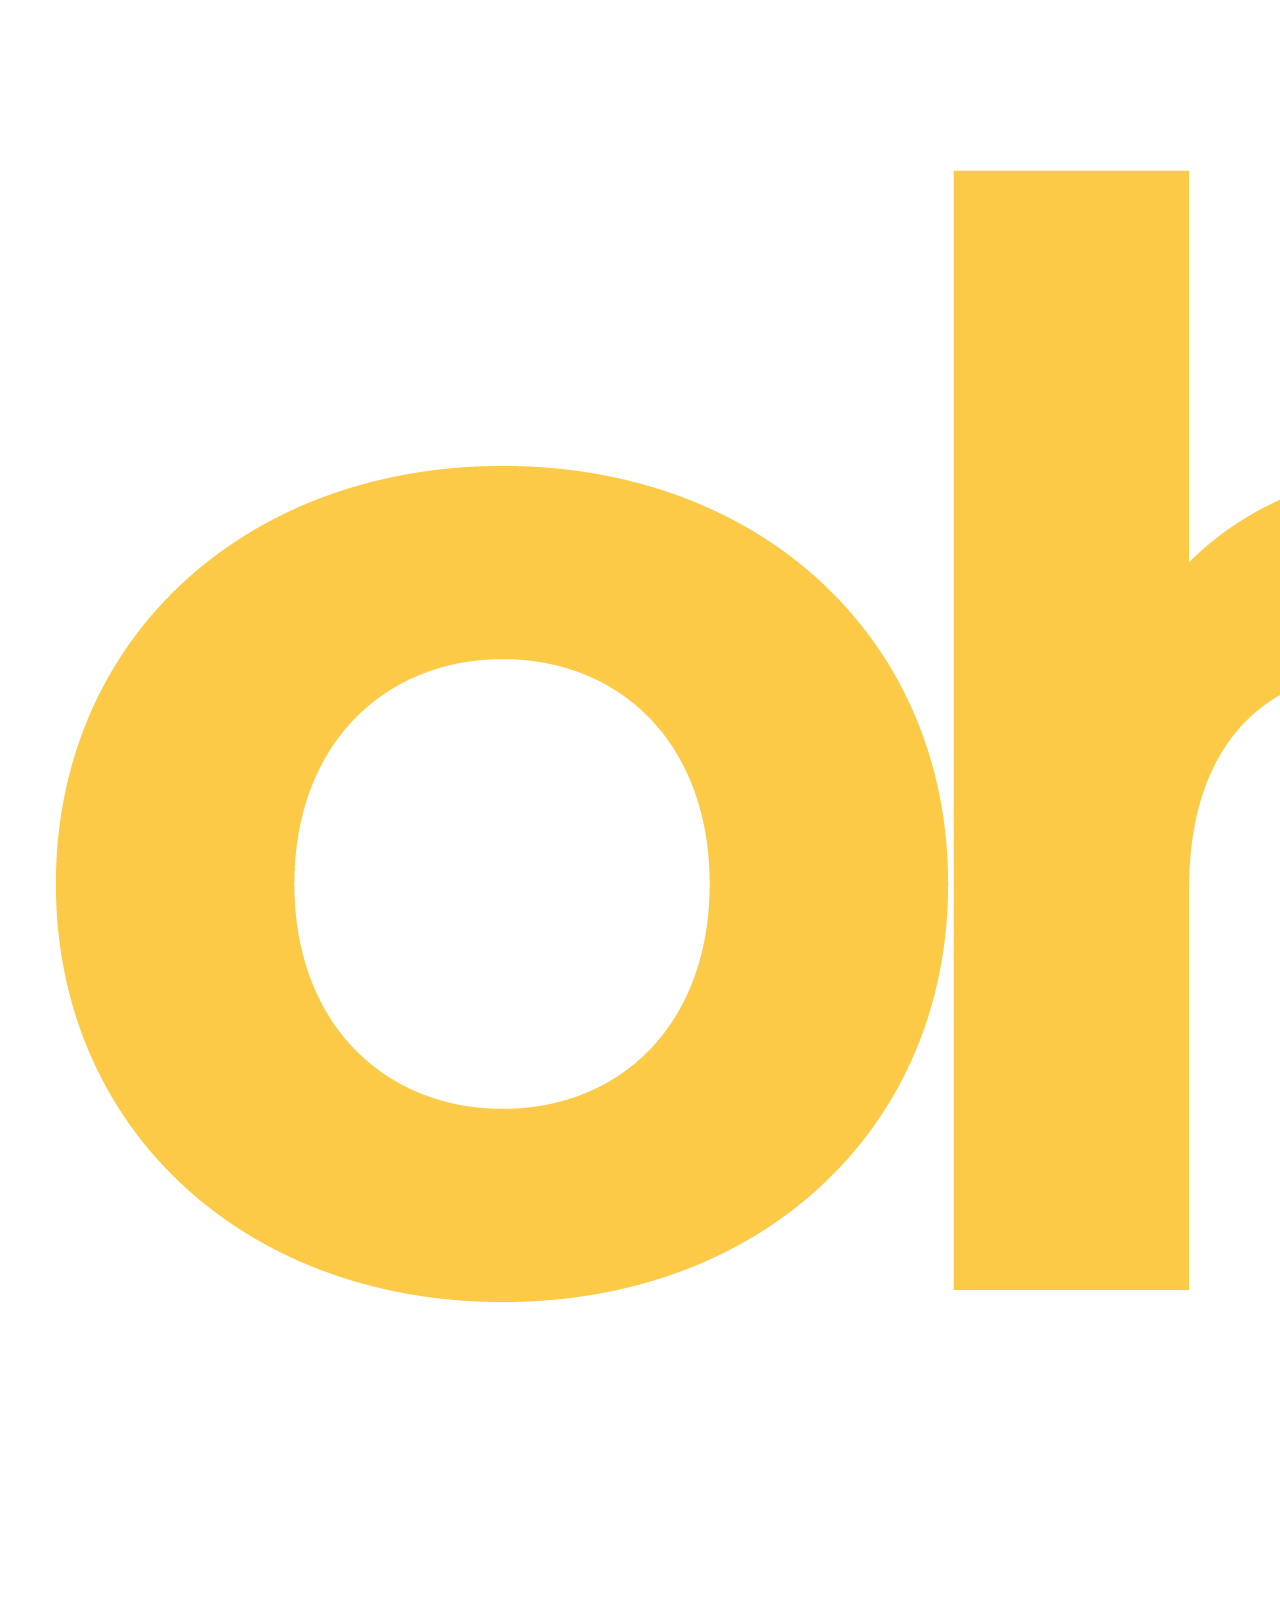
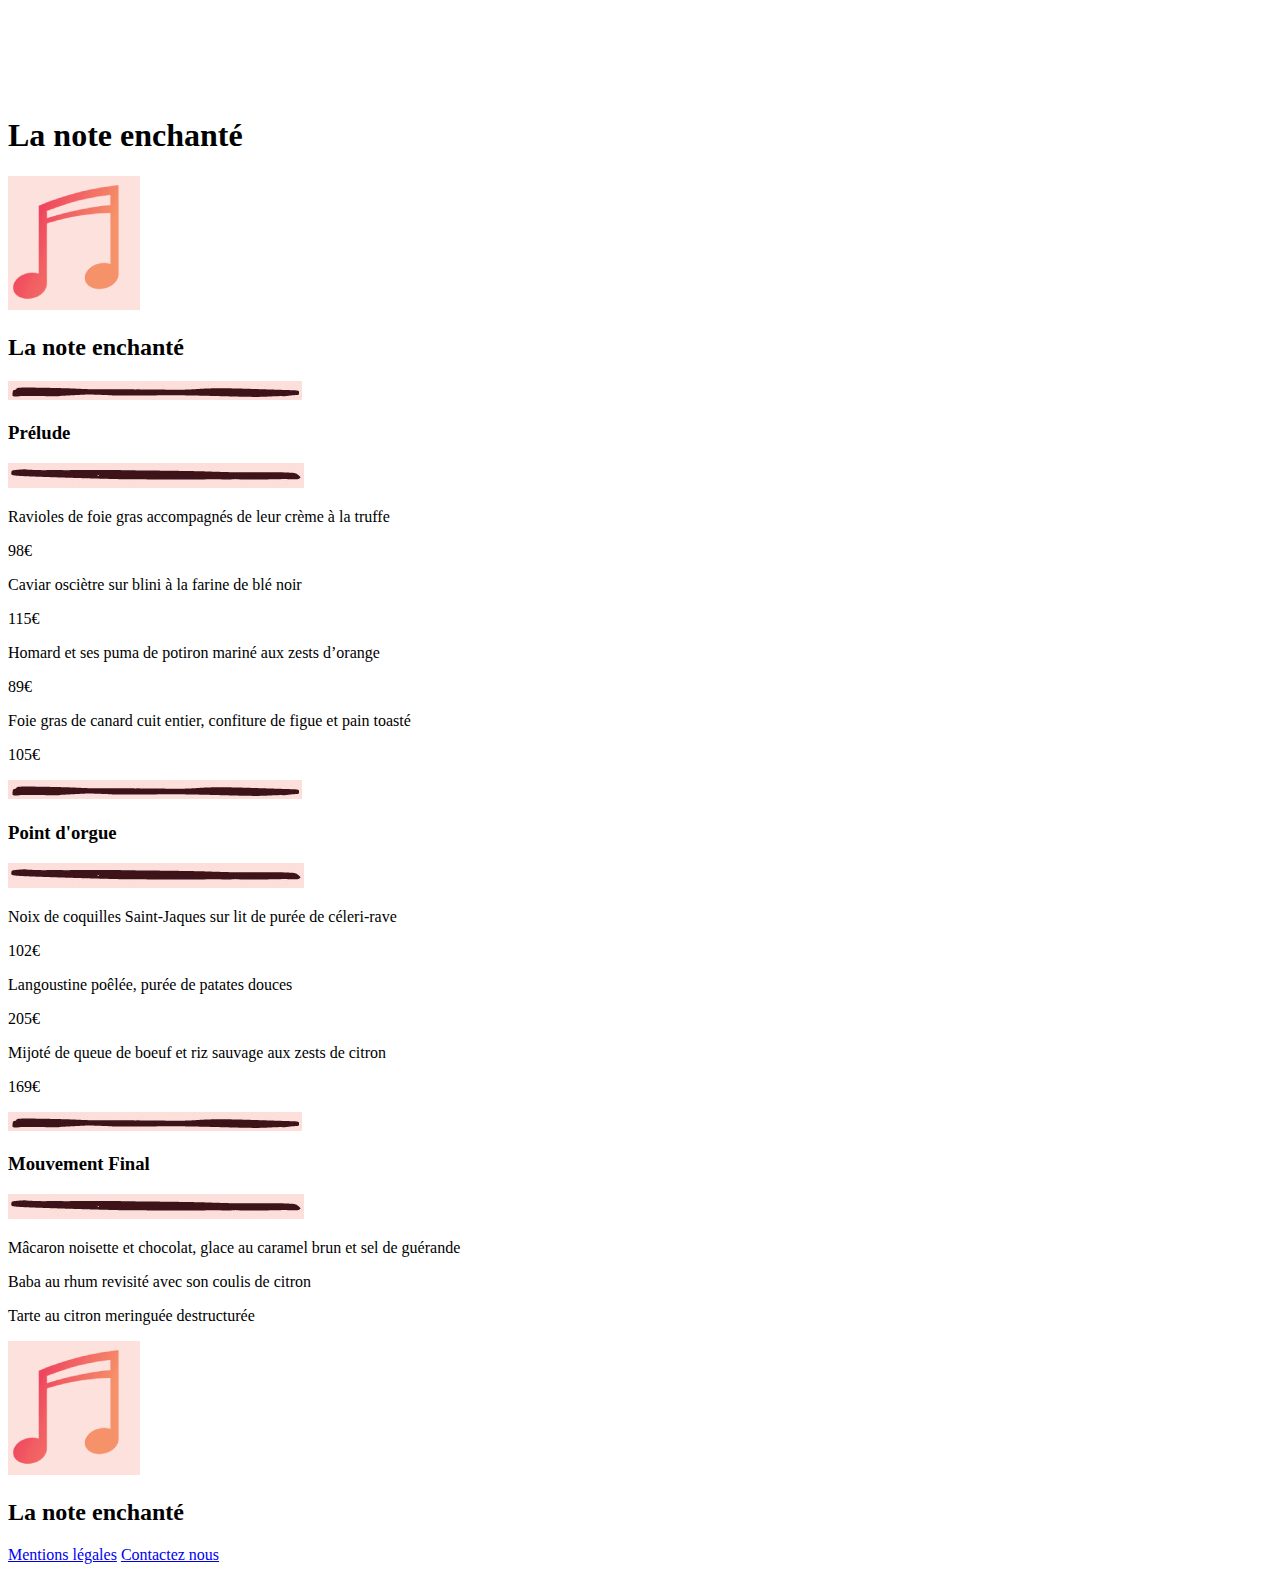
==== menu01.html @ 4f4f4e15 "first menu" ====
<!DOCTYPE html>
<html lang="fr">
    <head>
        <meta charset="UTF-8">
        <meta name="viewport" content="width=device-width, initial-scale=1.0">
        <link href="https://fonts.googleapis.com/css?family=Montserrat:700%7CDancing+Script%7CDevonshire%7CKalam%7CKaushan+Script%7CKurale%7CVidaloka&amp;display=swap" rel="stylesheet">
        <link href="https://fonts.googleapis.com/css?family=Roboto&display=swap" rel="stylesheet">
        <link type="text/css" rel="stylesheet" href="style.css">
        <link rel="shortcut icon" href="images/favicon.ico" type="image/x-icon">
        <link rel="icon" href="images/favicon.ico" type="image/x-icon">
        <title>ohmyfood</title>
    </head>
    <body>
        <header>
            <a href="index.html">
                <img src="images/logo.png" alt="logo" class="header__logo"></a>
        </header>
        <main class="container">
            <h1>La note enchanté</h1>
                <div class="menu-1">
                    <img class="notemusic" src="images/note.png" alt="decoration" />
                    <article class="typo01">
                      <h2 class="devonshire">La note enchanté</h2>
                        <div class="menu-content">
                          <img src="images/bar1-1.png" alt="decoration" class="bart" />
                            <h3 class="title">Prélude</h3>
                          <img src="images/bar1-2.png" alt="decoration" class="bart"/>
                        </div>
                        <div class="type__plats">
                          <p class="description">
                            Ravioles de foie gras accompagnés de leur crème à la truffe
                          </p>
                          <p class="prix">98€</p>
                        </div>
                        <div class="type__plats">
                          <p class="description">
                            Caviar osciètre sur blini à la farine de blé noir
                          </p>
                          <p class="prix">115€</p>
                        </div>
                        <div class="type__plats">
                          <p class="description">
                            Homard et ses puma de potiron mariné aux zests d’orange
                          </p>
                          <p class="prix">89€</p>
                        </div>
                        <div class="type__plats">
                          <p class="description">
                            Foie gras de canard cuit entier, confiture de figue et pain toasté
                          </p>
                          <p class="prix">105€</p>
                        </div>
                    </article>

                    <article class="typo01">
                      <div class="menu-content">
                          <img src="images/bar1-1.png" alt="decoration" class="bart"/>
                            <h3 class="title">Point d'orgue</h3>
                          <img src="images/bar1-2.png" alt="decoration" class="bart"/>
                      </div>
                        <div class="type__plats">
                          <p class="description">
                           Noix de coquilles Saint-Jaques sur lit de purée de céleri-rave
                          </p>
                          <p class="prix">102€</p>
                        </div>
                        <div class="type__plats">
                          <p class="description">
                            Langoustine poêlée, purée de patates douces
                          </p>
                          <p class="prix">205€</p>
                        </div>
                        <div class="type__plats">
                          <p class="description">
                            Mijoté de queue de boeuf et riz sauvage aux zests de citron 
                          </p>
                          <p class="prix">169€</p>
                        </div>
                      </article>

                      <article class="typo01">
                        <div class="menu-content">
                            <img src="images/bar1-1.png" alt="decoration" class="bart" />
                              <h3 class="title">Mouvement Final</h3>
                            <img src="images/bar1-2.png" alt="decoration" class="bart"/>
                          </div>
                          <div class="type__plats">
                            <p class="description">
                              Mâcaron noisette et chocolat, glace au caramel brun et sel de guérande
                            </p>
                          </div>
                          <div class="type__plats">
                            <p class="description">
                             Baba au rhum revisité avec son coulis de citron
                            </p>
                          </div>
                          <div class="type__plats">
                            <p class="description">
                              Tarte au citron meringuée destructurée
                            </p>              
                          </div>
                          <img class="notemusic" src="images/note.png" alt="decoration" />
                            <h2 class="devonshire">La note enchanté</h2>
                        </article>
                      </div>
          </main>
        <footer class="foot">
            <a href="mentions.html" class="text">Mentions légales</a>
            <a href="mailto:contact@ohmyfood.com" class="text">Contactez nous</a>
        </footer>
    </body>
</html>
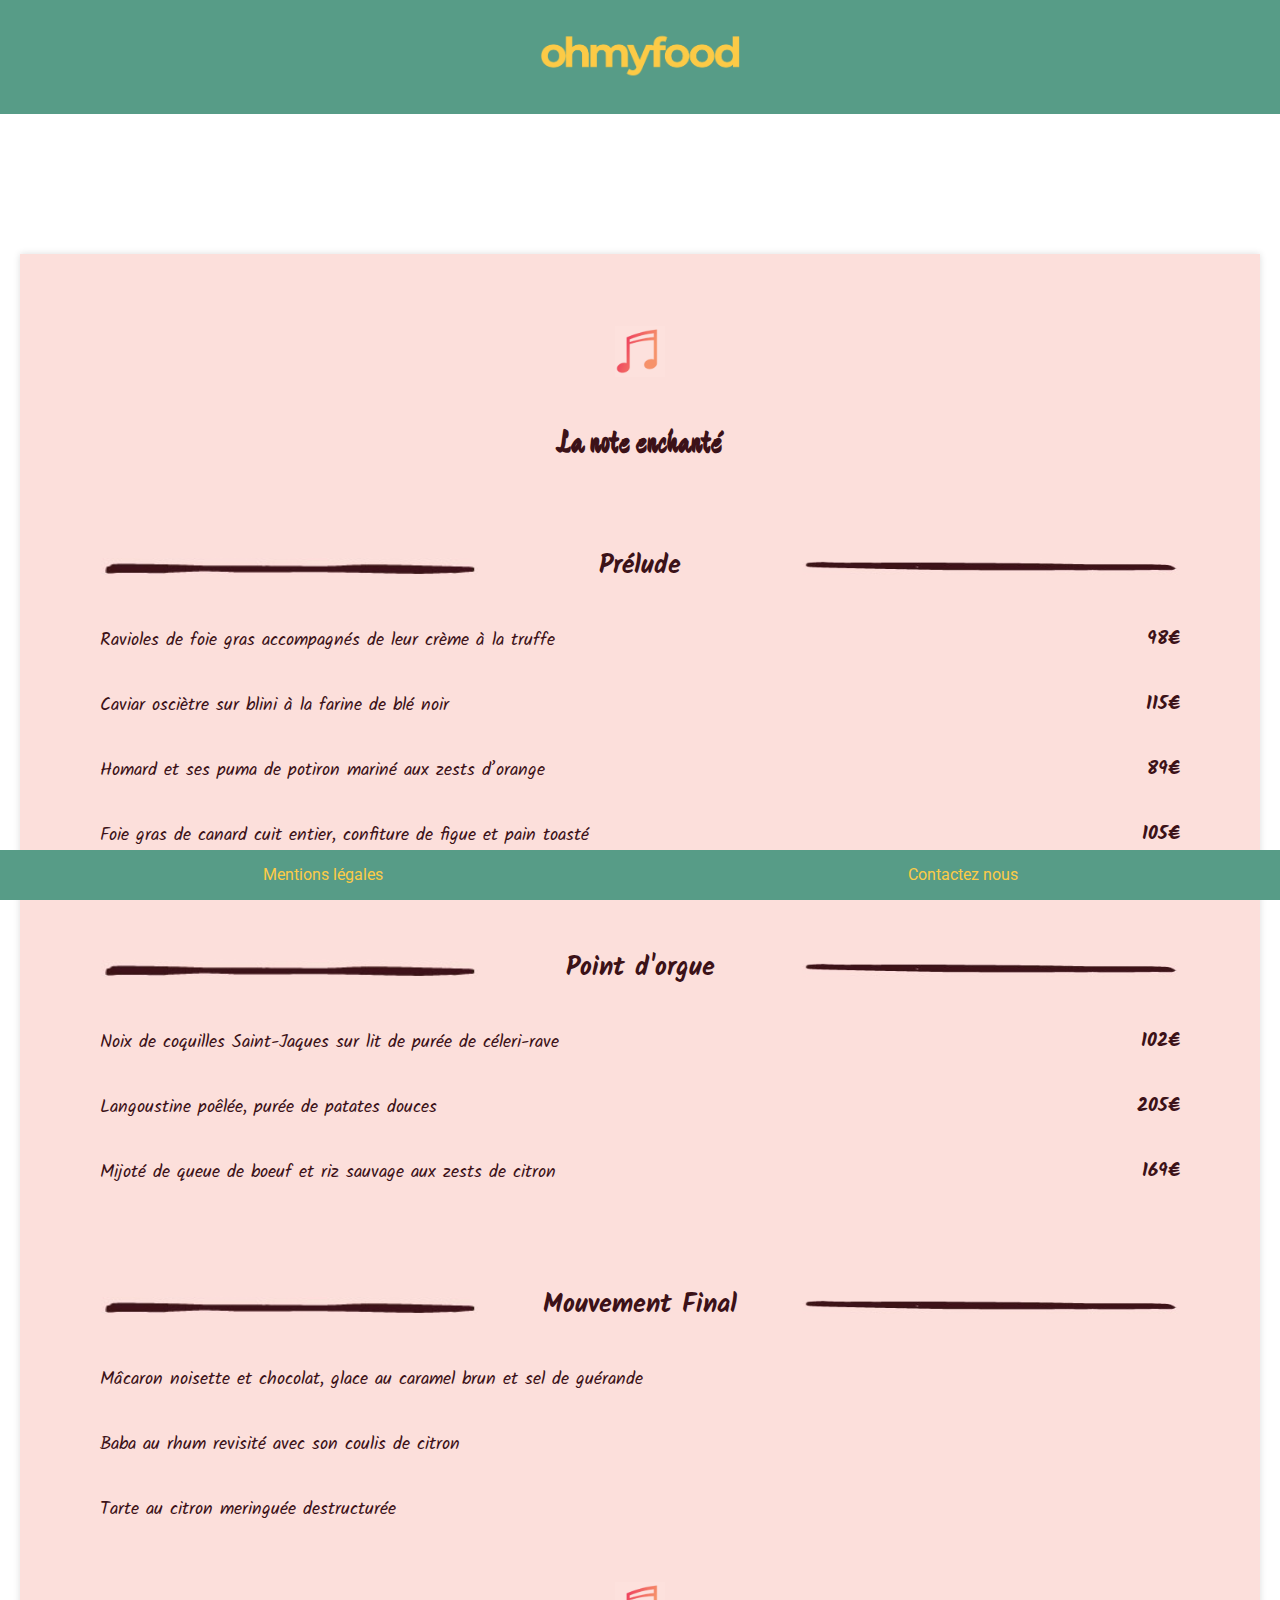
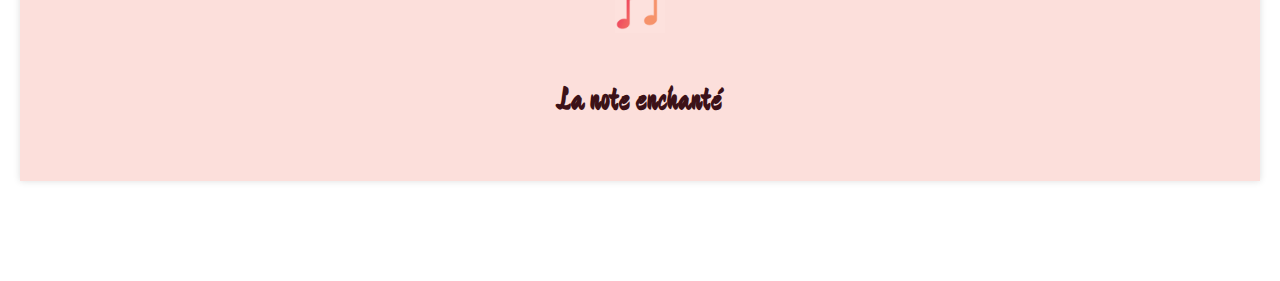
==== commit fd625ff4: "delete title menu" ====
--- a/menu01.html
+++ b/menu01.html
@@ -16,7 +16,6 @@
                 <img src="images/logo.png" alt="logo" class="header__logo"></a>
         </header>
         <main class="container">
-            <h1>La note enchanté</h1>
                 <div class="menu-1">
                     <img class="notemusic" src="images/note.png" alt="decoration" />
                     <article class="typo01">
--- a/style.css
+++ b/style.css
@@ -0,0 +1,481 @@
+@charset "UTF-8";
+/* responsive téléphone portable*/
+body {
+  margin: 0px;
+  display: flex;
+  flex-direction: column;
+  justify-content: center;
+}
+
+a {
+  text-decoration: none;
+  outline: none;
+}
+
+.container {
+  display: block;
+  text-align: center;
+  font-family: roboto;
+  font-size: 1em;
+  color: #414141;
+  padding: 100px;
+}
+
+header {
+  background-color: #579c87;
+  text-align: center;
+  padding: 2em;
+}
+header img {
+  margin: auto;
+  width: 200px;
+}
+header .notemusic {
+  margin: auto;
+  padding: 40px;
+}
+
+/* navigations menus*/
+.menu_mini, nav .nav__link__1--4, nav .nav__link__1--3, nav .nav__link__1--2, nav .nav__link__1 {
+  box-shadow: 0 0 7px #dddddd;
+  width: 280px;
+  height: 400px;
+  display: flex;
+}
+
+.menu, nav .menu_vidaloka__1, nav .menu_kalam__4, nav .menu_kalam__3, nav .menu_kalam__1, nav .bloc-menu__4, nav .bloc-menu__3, nav .bloc-menu__2, nav .bloc-menu__1, nav .note {
+  display: flex;
+  justify-content: center;
+  font-size: 1.5em;
+  margin: 150px 0 -130px 0;
+}
+
+nav ul {
+  padding: 0;
+  -ms-flex-wrap: wrap;
+  flex-wrap: wrap;
+  display: -webkit-box;
+  display: -ms-flexbox;
+  display: flex;
+  list-style-type: none;
+  margin: auto;
+  -webkit-box-orient: horizontal;
+  -webkit-box-direction: normal;
+  -ms-flex-direction: row;
+  flex-direction: row;
+  max-width: 800px;
+  justify-content: center;
+}
+nav li {
+  margin: 55px;
+  width: 200px;
+  height: 282px;
+  text-align: center;
+}
+nav .nav__link__1 {
+  background-color: #fcdfdb;
+  font-family: "Devonshire", "Lucida Sans Unicode", "Lucida Grande", "Lucida Sans", Arial, sans-serif;
+}
+nav .nav__link__1--2 {
+  background-color: #fff5fe;
+  font-family: "Kurale";
+}
+nav .nav__link__1--3 {
+  background-color: #eef0f0;
+  font-family: "Dancing Script";
+}
+nav .nav__link__1--4 {
+  background-color: #fdfffd;
+  font-family: "Kaushan script";
+}
+nav .note {
+  text-align: center;
+  width: 80px;
+  margin-left: 35%;
+  margin-top: 30%;
+}
+nav .bloc-menu__1 {
+  color: #3c1218;
+}
+nav .bloc-menu__2 {
+  background: linear-gradient(to bottom right, #c67412, #6e4ccc);
+  background-clip: border-box;
+  -webkit-background-clip: text;
+  color: transparent;
+}
+nav .bloc-menu__3 {
+  background: linear-gradient(to bottom right, #0431df, #0887fb);
+  background-clip: border-box;
+  -webkit-background-clip: text;
+  color: transparent;
+}
+nav .bloc-menu__4 {
+  background: linear-gradient(to bottom right, #42973c, #bfff7e);
+  background-clip: border-box;
+  -webkit-background-clip: text;
+  -webkit-text-fill-color: transparent;
+  color: transparent;
+}
+nav .menu_kalam {
+  font-family: "Kalam", "Trebuchet MS", "Lucida Sans Unicode", "Lucida Grande", "Lucida Sans", Arial;
+}
+nav .menu_kalam__1 {
+  color: #3c1218;
+}
+nav .menu_kalam__3 {
+  background: linear-gradient(to bottom right, #0431df, #0887fb);
+  background-clip: border-box;
+  -webkit-background-clip: text;
+  color: transparent;
+}
+nav .menu_kalam__4 {
+  background: linear-gradient(to bottom right, #42973c, #bfff7e);
+  background-clip: border-box;
+  -webkit-background-clip: text;
+  color: transparent;
+}
+nav .menu_vidaloka {
+  font-family: "Vidaloka";
+}
+nav .menu_vidaloka__1 {
+  color: #c67412;
+}
+
+/* pages menus secondaires*/
+.menu_bigtypo, .menu-4, .menu-3, .menu-2, .menu-1 {
+  justify-content: center;
+  text-align: center;
+}
+
+.smartmenu, .menu-4, .menu-3, .menu-2, .menu-1 {
+  justify-content: center;
+  text-align: center;
+  width: 100%;
+  margin-left: -80px;
+  margin-top: 40px;
+  padding: 2em;
+  padding-left: 5em;
+  padding-right: 5em;
+  box-shadow: 0 0 7px #dddddd;
+}
+
+h2 {
+  font-size: 2em;
+  text-align: center;
+}
+
+.prix {
+  font-weight: bold;
+  margin-left: auto;
+  margin-top: auto;
+  font-size: 1.6em;
+}
+
+.description {
+  font-size: 1.5em;
+}
+
+.menu-1 {
+  background-color: #fcdfdb;
+  list-style-type: none;
+  font-family: "Kalam", "Trebuchet MS", "Lucida Sans Unicode", "Lucida Grande", "Lucida Sans", Arial;
+}
+.menu-1 .typo01 {
+  color: #3c1218;
+}
+
+.menu-2 {
+  background-color: #fff5fe;
+  font-family: "Kurale";
+}
+.menu-2 .typo02 {
+  background: linear-gradient(to bottom right, #c67412, #6e4ccc);
+  background-clip: border-box;
+  -webkit-background-clip: text;
+  color: transparent;
+}
+
+.menu-3 {
+  background-color: #eef0f0;
+  font-family: "Dancing Script";
+}
+.menu-3 .typo03 {
+  background: linear-gradient(to bottom right, #0431df, #0887fb);
+  background-clip: border-box;
+  -webkit-background-clip: text;
+  color: transparent;
+}
+
+.menu-4 {
+  background-color: #fdfffd;
+  font-family: "Kaushan script";
+}
+.menu-4 .typo04 {
+  background: linear-gradient(to bottom right, #42973c, #bfff7e);
+  background-clip: border-box;
+  -webkit-background-clip: text;
+  color: transparent;
+}
+
+.notemusic {
+  width: 50px;
+}
+
+.devonshire {
+  font-family: "Devonshire", "Lucida Sans Unicode", "Lucida Grande", "Lucida Sans", Arial, sans-serif;
+}
+
+/* Format menu*/
+.menu-content {
+  display: -webkit-box;
+  display: -ms-flexbox;
+  display: flex;
+  -webkit-box-pack: justify;
+  -ms-flex-pack: justify;
+  justify-content: space-between;
+  -webkit-box-align: center;
+  -ms-flex-align: center;
+  align-items: center;
+  margin: 40px 0 10px 0;
+}
+
+.title {
+  margin: 40px 0 10px 0;
+  font-size: 1.6em;
+}
+
+.title::after {
+  content: "";
+  display: block;
+  height: 1px;
+  width: 0;
+  -webkit-transition: width 0.5s ease;
+  -o-transition: width 0.5s ease;
+  transition: width 0.5s ease;
+}
+
+.title:hover::after {
+  width: 100%;
+  background: #000000;
+}
+
+img {
+  width: 24%;
+  margin: 40px 0 10px 0;
+}
+
+/* Mentions*/
+.mentions {
+  max-width: 518px;
+  margin-left: auto;
+  margin-right: auto;
+  -webkit-box-flex: 0;
+  -ms-flex-positive: 0;
+  flex-grow: 0;
+}
+
+/* pied page*/
+.prochainement {
+  background: #579c87;
+  color: #fdcb46;
+  padding: 10px;
+  border-radius: 10px;
+  margin: auto;
+  margin-bottom: 80px;
+  text-align: center;
+  font-family: "roboto";
+  font-size: 1.5em;
+  width: 250px;
+}
+
+.prochainement::after {
+  content: " .";
+  -webkit-animation: pointe 2s infinite;
+  animation: pointe 2s infinite;
+}
+
+@-webkit-keyframes pointe {
+  0%, 20% {
+    color: rgba(0, 0, 0, 0);
+    text-shadow: 0.25em 0 0 rgba(0, 0, 0, 0), 0.5em 0 0 rgba(0, 0, 0, 0);
+  }
+  40% {
+    color: #fdcb46;
+    text-shadow: 0.25em 0 0 rgba(0, 0, 0, 0), 0.5em 0 0 rgba(0, 0, 0, 0);
+  }
+  60% {
+    text-shadow: 0.25em 0 0 #fdcb46, 0.5em 0 0 rgba(0, 0, 0, 0);
+  }
+  100% {
+    text-shadow: 0.25em 0 0 #fdcb46, 0.5em 0 0 #fdcb46;
+  }
+}
+@keyframes pointe {
+  0%, 20% {
+    color: rgba(0, 0, 0, 0);
+    text-shadow: 0.25em 0 0 rgba(0, 0, 0, 0), 0.5em 0 0 rgba(0, 0, 0, 0);
+  }
+  40% {
+    color: #fdcb46;
+    text-shadow: 0.25em 0 0 rgba(0, 0, 0, 0), 0.5em 0 0 rgba(0, 0, 0, 0);
+  }
+  60% {
+    text-shadow: 0.25em 0 0 #fdcb46, 0.5em 0 0 rgba(0, 0, 0, 0);
+  }
+  100% {
+    text-shadow: 0.25em 0 0 #fdcb46, 0.5em 0 0 #fdcb46;
+  }
+}
+/* pied de page*/
+footer {
+  background-color: #579c87;
+  min-width: 268px;
+  position: fixed;
+  width: 100%;
+  bottom: 0;
+  right: 0;
+  left: 0;
+}
+
+.foot {
+  font-family: "roboto";
+  display: -webkit-box;
+  display: -ms-flexbox;
+  display: flex;
+  -ms-flex-pack: distribute;
+  justify-content: space-around;
+  height: 50px;
+  /* animations*/
+}
+.foot .text {
+  color: #fdcb46;
+  margin-top: 15px;
+}
+.foot .text:hover {
+  -webkit-animation: vibre 0.82s cubic-bezier(0.65, 0.23, 0.41, 0.79);
+  animation: vibre 0.82s cubic-bezier(0.65, 0.23, 0.41, 0.79);
+  -webkit-transform: translate(0, 0);
+  -ms-transform: translate(0, 0);
+  transform: translate(0, 0);
+}
+@-webkit-keyframes vibre {
+  0% {
+    -webkit-transform: translate(-1px, 0);
+    transform: translate(-1px, 0);
+  }
+  80% {
+    -webkit-transform: translate(2px, 0);
+    transform: translate(2px, 0);
+  }
+  30%, 50%, 70% {
+    -webkit-transform: translate(-4px, 0);
+    transform: translate(-4px, 0);
+  }
+  40%, 60% {
+    -webkit-transform: translate(4px, 0);
+    transform: translate(4px, 0);
+  }
+}
+@keyframes vibre {
+  0% {
+    -webkit-transform: translate(-1px, 0);
+    transform: translate(-1px, 0);
+  }
+  80% {
+    -webkit-transform: translate(2px, 0);
+    transform: translate(2px, 0);
+  }
+  30%, 50%, 70% {
+    -webkit-transform: translate(-4px, 0);
+    transform: translate(-4px, 0);
+  }
+  40%, 60% {
+    -webkit-transform: translate(4px, 0);
+    transform: translate(4px, 0);
+  }
+}
+.foot .mentions {
+  display: -webkit-box;
+  display: -ms-flexbox;
+  display: flex;
+  -webkit-box-orient: vertical;
+  -webkit-box-direction: normal;
+  -ms-flex-direction: column;
+  flex-direction: column;
+  -webkit-box-pack: center;
+  -ms-flex-pack: center;
+  justify-content: center;
+  -webkit-box-align: center;
+  -ms-flex-align: center;
+  align-items: center;
+}
+
+.anima {
+  height: 100%;
+  width: 100%;
+  -webkit-transition: opacity 250ms 50ms, -webkit-transform 300ms;
+  transition: opacity 250ms 50ms, -webkit-transform 300ms;
+  -o-transition: transform 300ms, opacity 250ms 50ms;
+  transition: transform 300ms, opacity 250ms 50ms;
+  transition: transform 300ms, opacity 250ms 50ms, -webkit-transform 300ms;
+}
+
+.anima:hover {
+  -webkit-transform: scale(1.1);
+  -ms-transform: scale(1.1);
+  transform: scale(1.1);
+  opacity: 0.5;
+}
+
+h3 {
+  font-family: "Kalam", "Trebuchet MS", "Lucida Sans Unicode", "Lucida Grande", "Lucida Sans", Arial;
+}
+
+h3::after {
+  content: "";
+  display: block;
+  height: 1px;
+  width: 0;
+  -webkit-transition: width 0.5s ease;
+  -o-transition: width 0.5s ease;
+  transition: width 0.5s ease;
+}
+
+/* responsive ordi portable*/
+@media all and (min-width: 700px) {
+  /* pages menus*/
+  div {
+    text-align: center;
+    /* pied de page*/
+  }
+  div .menu-1 .menu-2 .menu-3 .menu-4 {
+    box-shadow: 0 0 7px #dddddd;
+    margin: auto;
+  }
+  div .type__plats {
+    display: -webkit-box;
+    display: -ms-flexbox;
+    display: flex;
+    -ms-flex-wrap: wrap;
+    flex-wrap: wrap;
+    -webkit-box-pack: justify;
+    -ms-flex-pack: justify;
+    justify-content: space-between;
+    font-size: 12px;
+  }
+  div .description {
+    font-size: 1.5em;
+  }
+  div .bart {
+    width: 35%;
+    height: 20px;
+  }
+  div .foot {
+    height: 10px;
+  }
+  div .foot .text {
+    margin-top: 30px;
+  }
+}
+
+/*# sourceMappingURL=style.css.map */
